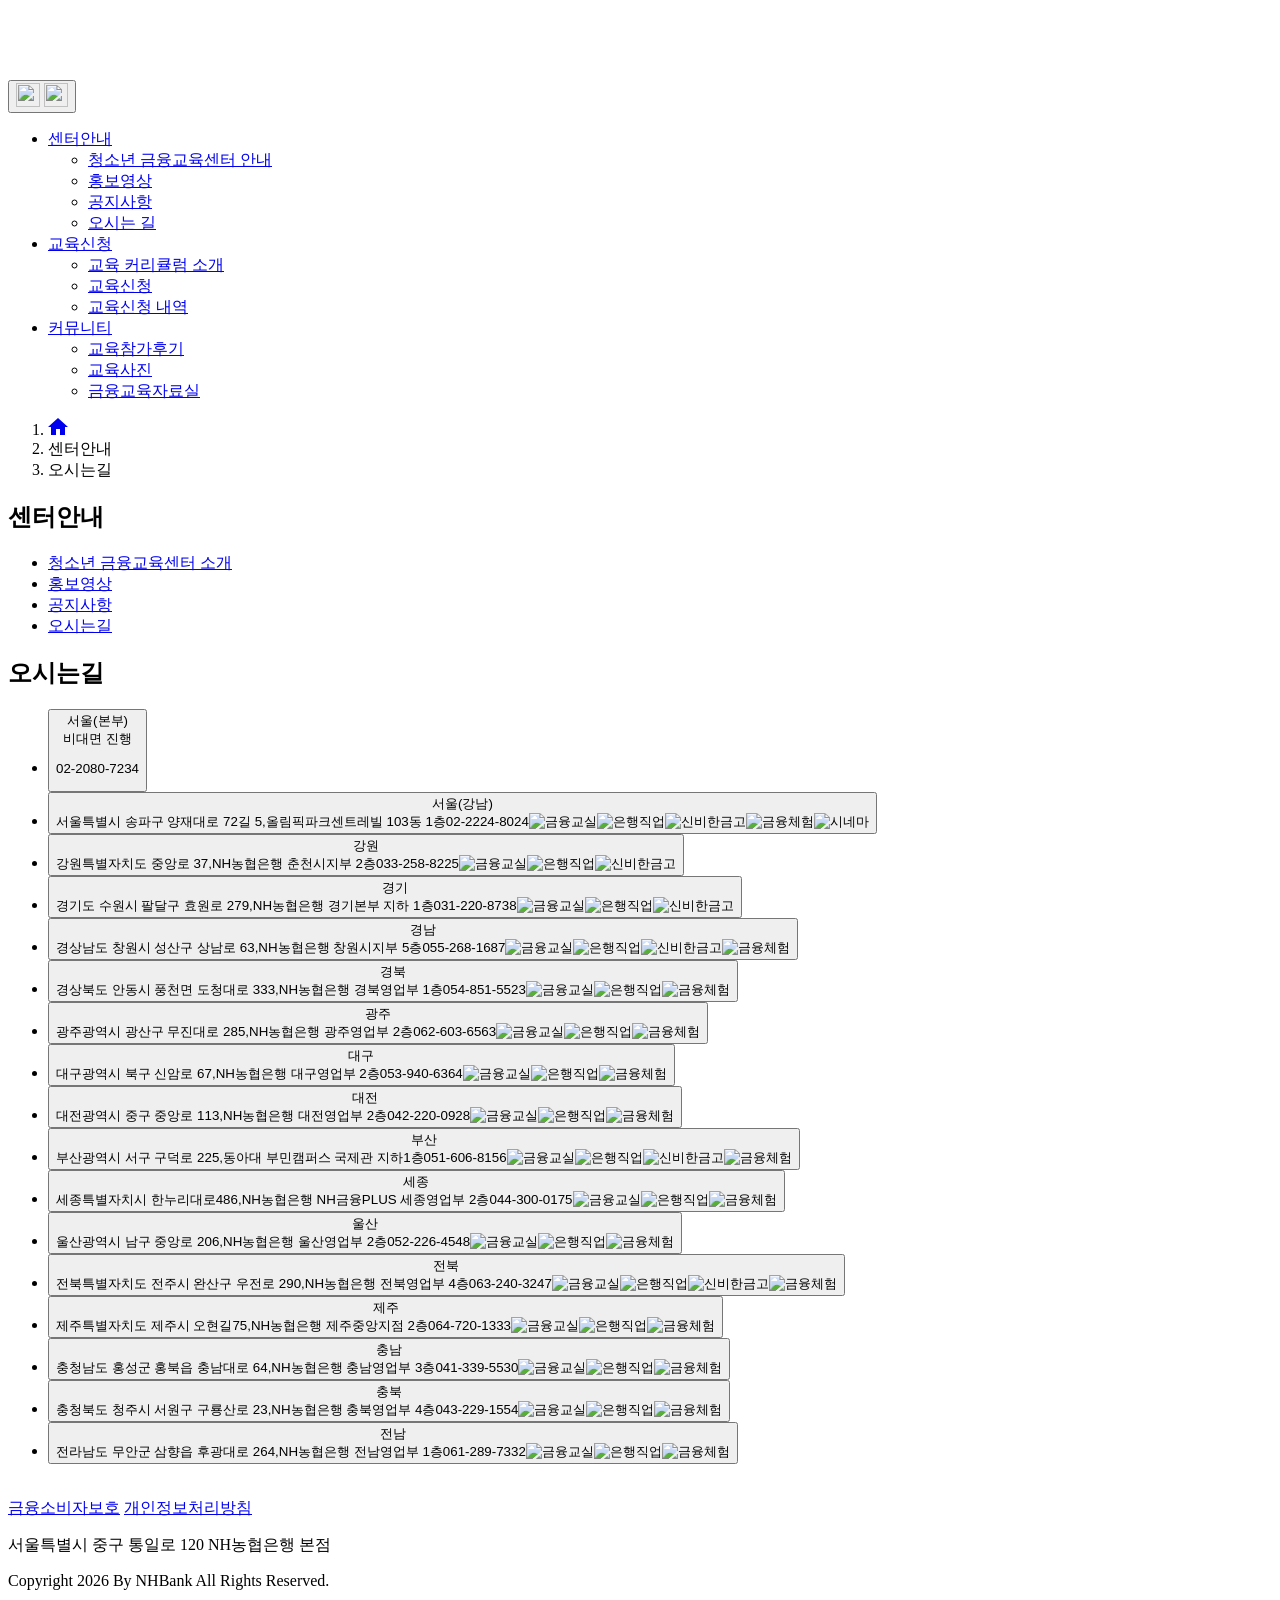
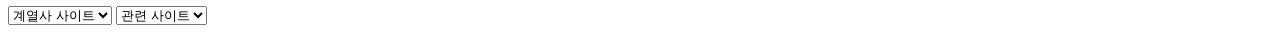
==== US020401_visit-list.html @ 49b15f1d "Add files via upload" ====
<!DOCTYPE html>
<html lang="ko">
<head>
  <meta charset="UTF-8">
  <meta http-equiv="Content-Type" content="text/html; charset=UTF-8">
  <meta name="viewport" content="width=device-width, initial-scale=1.0">
  <link rel="icon" href="assets/images/page/simbol.png" type="image/png">
  <title>오시는길 | NH 청소년 금융교육센터</title>
  <link rel="stylesheet" href="https://cdn.jsdelivr.net/npm/swiper@11/swiper-bundle.min.css">
  <link rel="stylesheet" href="assets/css/base.css">
  <link rel="stylesheet" href="assets/css/layout.css">
</head>
<body class="user-apply-page user-visit-page">
  <div class="wrap">
      <!-- Header -->
      <header class="header">
        <div class="header__inner">
          <h1 class="logo">
            <a href="/"><picture>
              <source media="(max-width: 1023px)" srcset="assets/images/page/m_logo.png">
              <img src="assets/images/page/logo.png" alt="NH 청소년금융교육센터" />
            </picture></a>
          </h1>
          <button type="button" class="header__menu-btn" id="menuBtn" aria-label="메뉴 열기" aria-expanded="false" aria-controls="headerNav">
            <img src="assets/images/common/icon_gnb_menu.svg" alt="" class="header__menu-icon header__menu-icon--open" width="24" height="24">
            <img src="assets/images/common/icon_gnb_close.svg" alt="" class="header__menu-icon header__menu-icon--close" width="24" height="24">
          </button>

          <nav class="gnb" id="headerNav" aria-label="주 메뉴">
            <ul class="gnb__list">
              <li class="gnb__item is-expanded">
                <a href="#" class="gnb__link">센터안내</a>
                <div class="gnb__dropdown">
                  <div class="gnb__dropdown-inner">
                    <ul class="gnb__sub">
                      <li><a href="#">청소년 금융교육센터 안내</a></li>
                      <li><a href="#">홍보영상</a></li>
                      <li><a href="#">공지사항</a></li>
                      <li><a href="US020401_visit-list.html">오시는 길</a></li>
                    </ul>
                  </div>
                </div>
              </li>
              <li class="gnb__item">
                <a href="#" class="gnb__link">교육신청</a>
                <div class="gnb__dropdown">
                  <div class="gnb__dropdown-inner">
                    <ul class="gnb__sub">
                      <li><a href="#">교육 커리큘럼 소개</a></li>
                      <li><a href="#">교육신청</a></li>
                      <li><a href="#">교육신청 내역</a></li>
                    </ul>
                  </div>
                </div>
              </li>
              <li class="gnb__item">
                <a href="#" class="gnb__link">커뮤니티</a>
                <div class="gnb__dropdown">
                  <div class="gnb__dropdown-inner">
                    <ul class="gnb__sub">
                      <li><a href="#">교육참가후기</a></li>
                      <li><a href="#">교육사진</a></li>
                      <li><a href="#">금융교육자료실</a></li>
                    </ul>
                  </div>
                </div>
              </li>
            </ul>
          </nav>
        </div>
      </header>

      <!-- Breadcrumb -->
      <div class="breadcrumb">
        <div class="breadcrumb__inner">
          <nav class="breadcrumb__nav" aria-label="현재 위치">
            <ol class="breadcrumb__list">
              <li class="breadcrumb__item">
                <a href="#" class="breadcrumb__home" aria-label="홈">
                  <svg xmlns="http://www.w3.org/2000/svg" width="20" height="17" viewBox="0 0 20 17" fill="none">
                    <path d="M8 17V11H12V17H17V9H20L10 0L0 9H3V17H8Z" fill="currentColor"/>
                  </svg>
                </a>
              </li>
              <li class="breadcrumb__item">센터안내</li>
              <li class="breadcrumb__item is-current" aria-current="page">오시는길</li>
            </ol>
          </nav>
        </div>
      </div>

      <!-- Body -->
      <div class="body">
        <!-- Sidebar -->
        <aside class="sidebar">
          <h2 class="sidebar__title">센터안내</h2>
          <nav aria-label="서브 메뉴">
            <ul class="sidebar__list">
              <li class="sidebar__item">
                <a href="#" class="long_word">청소년 금융교육센터 소개</a>
              </li>
              <li class="sidebar__item">
                <a href="#">홍보영상</a>
              </li>
              <li class="sidebar__item">
                <a href="#">공지사항</a>
              </li>
              <li class="sidebar__item is-active">
                <a href="US020401_visit-list.html">오시는길</a>
              </li>
            </ul>
          </nav>
        </aside>

        <!-- Main -->
        <main class="main">
          <div class="main__inner">
            <section class="visit-center" aria-labelledby="visitTitle">
              <header class="sub-page-head">
                <h2 class="sub-page-head__title" id="visitTitle">오시는길</h2>
              </header>

              <ul class="visit-list" id="visitList"></ul>
            </section>
          </div>
        </main>
      </div>
    </div>

  <!-- 지점안내 팝업 (공통) -->
  <div class="branch-modal" id="branchModal" role="dialog" aria-modal="true" aria-labelledby="branchModalTitle" hidden>
    <div class="branch-modal__dim" data-branch-close></div>
    <div class="branch-modal__panel">
      <div class="branch-modal__head">
        <p class="branch-modal__title" id="branchModalTitle">지점안내</p>
        <button type="button" class="branch-modal__close" data-branch-close aria-label="닫기">
          <img src="assets/images/common/icon_closed.svg" alt="">
        </button>
      </div>
      <div class="branch-modal__map">
        <span class="branch-modal__map-text">MAP</span>
      </div>
      <div class="branch-modal__body">
        <h3 class="branch-modal__region" id="branchRegion">서울(강남)</h3>
        <div class="branch-modal__card-wrap">
          <div class="branch-modal__card">
            <dl class="branch-info">
              <div class="branch-info__item">
                <dt class="branch-info__label">주소</dt>
                <dd class="branch-info__value" id="branchAddr">서울특별시 송파구 양재대로 72길 5, 올림픽파크센트레빌 103동 1층</dd>
              </div>
              <div class="branch-info__item">
                <dt class="branch-info__label">전화</dt>
                <dd class="branch-info__value" id="branchPhone">02-2224-8024</dd>
              </div>
              <div class="branch-info__item">
                <dt class="branch-info__label">팩스</dt>
                <dd class="branch-info__value">02-476-8095</dd>
              </div>
              <div class="branch-info__item">
                <dt class="branch-info__label">이메일</dt>
                <dd class="branch-info__value">dnwjddlRj@nonghyup.com</dd>
              </div>
              <div class="branch-info__item">
                <dt class="branch-info__label">체험관구성</dt>
                <dd class="branch-info__facilities" id="branchFacilities">
                  <span class="branch-facility"><img src="assets/images/page/icon_class.png" alt=""><span>금융교실</span></span>
                  <span class="branch-facility"><img src="assets/images/page/icon_bank.png" alt=""><span>은행직업</span></span>
                  <span class="branch-facility"><img src="assets/images/page/icon_save.png" alt=""><span>신비한금고</span></span>
                  <span class="branch-facility"><img src="assets/images/page/icon_bank02.png" alt=""><span>금융체험</span></span>
                  <span class="branch-facility"><img src="assets/images/page/icon_movie.png" alt=""><span>시네마</span></span>
                </dd>
              </div>
              <div class="branch-info__item">
                <dt class="branch-info__label">센터 운영시간</dt>
                <dd class="branch-info__value">09:00 ~ 18:00 (월~금)</dd>
              </div>
            </dl>
          </div>
        </div>
      </div>
    </div>
  </div>

  <!-- Footer -->
  <footer class="footer">
    <div class="footer__inner">
      <div class="footer__top">
        <img src="assets/images/page/footer_logo.png" alt="" class="footer__logo">
      </div>
      <nav class="footer__links">
        <a href="#">금융소비자보호</a>
        <a href="#" class="bold-link">개인정보처리방침</a>
      </nav>
      <p class="footer__address">서울특별시 중구 통일로 120 NH농협은행 본점</p>
      <p class="footer__copy">Copyright 2026 By NHBank All Rights Reserved.</p>
      <div class="footer__selects">
        <select>
          <option>계열사 사이트</option>
        </select>
        <select>
          <option>관련 사이트</option>
        </select>
        <img src="assets/images/page/footer_mark.png" alt="" class="footer__badge">
      </div>
    </div>
  </footer>

  <script src="https://code.jquery.com/jquery-3.7.1.min.js"></script>
  <script src="https://cdn.jsdelivr.net/npm/swiper@11/swiper-bundle.min.js"></script>
  <script src="assets/js/main.js"></script>
  <script>
    /**
     * 오시는길 리스트 (US020401)
     * - 전국 센터 데이터. 카드를 누르면 공통 지점안내 팝업(branchModal)이 해당 센터 정보로 채워져 열린다.
     * - untact: true 인 센터(서울 본부)는 주소 대신 '비대면 진행' 배지를 표시한다.
     */
    (function ($) {
      'use strict';

      // 체험관 구성 아이콘/라벨 매핑
      var FACILITY = {
        'class':  { img: 'icon_class.png',  label: '금융교실' },
        'bank':   { img: 'icon_bank.png',   label: '은행직업' },
        'save':   { img: 'icon_save.png',   label: '신비한금고' },
        'bank02': { img: 'icon_bank02.png', label: '금융체험' },
        'movie':  { img: 'icon_movie.png',  label: '시네마' }
      };

      // 전국 센터 목록 (운영 시 서버 데이터로 교체)
      var CENTERS = [
        { region: '서울(본부)', untact: true,  phone: '02-2080-7234', facilities: [] },
        { region: '서울(강남)', addr: ['서울특별시 송파구 양재대로 72길 5,', '올림픽파크센트레빌 103동 1층'], phone: '02-2224-8024', facilities: ['class', 'bank', 'save', 'bank02', 'movie'] },
        { region: '강원', addr: ['강원특별자치도 중앙로 37,', 'NH농협은행 춘천시지부 2층'], phone: '033-258-8225', facilities: ['class', 'bank', 'save'] },
        { region: '경기', addr: ['경기도 수원시 팔달구 효원로 279,', 'NH농협은행 경기본부 지하 1층'], phone: '031-220-8738', facilities: ['class', 'bank', 'save'] },
        { region: '경남', addr: ['경상남도 창원시 성산구 상남로 63,', 'NH농협은행 창원시지부 5층'], phone: '055-268-1687', facilities: ['class', 'bank', 'save', 'bank02'] },
        { region: '경북', addr: ['경상북도 안동시 풍천면 도청대로 333,', 'NH농협은행 경북영업부 1층'], phone: '054-851-5523', facilities: ['class', 'bank', 'bank02'] },
        { region: '광주', addr: ['광주광역시 광산구 무진대로 285,', 'NH농협은행 광주영업부 2층'], phone: '062-603-6563', facilities: ['class', 'bank', 'bank02'] },
        { region: '대구', addr: ['대구광역시 북구 신암로 67,', 'NH농협은행 대구영업부 2층'], phone: '053-940-6364', facilities: ['class', 'bank', 'bank02'] },
        { region: '대전', addr: ['대전광역시 중구 중앙로 113,', 'NH농협은행 대전영업부 2층'], phone: '042-220-0928', facilities: ['class', 'bank', 'bank02'] },
        { region: '부산', addr: ['부산광역시 서구 구덕로 225,', '동아대 부민캠퍼스 국제관 지하1층'], phone: '051-606-8156', facilities: ['class', 'bank', 'save', 'bank02'] },
        { region: '세종', addr: ['세종특별자치시 한누리대로486,', 'NH농협은행 NH금융PLUS 세종영업부 2층'], phone: '044-300-0175', facilities: ['class', 'bank', 'bank02'] },
        { region: '울산', addr: ['울산광역시 남구 중앙로 206,', 'NH농협은행 울산영업부 2층'], phone: '052-226-4548', facilities: ['class', 'bank', 'bank02'] },
        { region: '전북', addr: ['전북특별자치도 전주시 완산구 우전로 290,', 'NH농협은행 전북영업부 4층'], phone: '063-240-3247', facilities: ['class', 'bank', 'save', 'bank02'] },
        { region: '제주', addr: ['제주특별자치도 제주시 오현길75,', 'NH농협은행 제주중앙지점 2층'], phone: '064-720-1333', facilities: ['class', 'bank', 'bank02'] },
        { region: '충남', addr: ['충청남도 홍성군 홍북읍 충남대로 64,', 'NH농협은행 충남영업부 3층'], phone: '041-339-5530', facilities: ['class', 'bank', 'bank02'] },
        { region: '충북', addr: ['충청북도 청주시 서원구 구룡산로 23,', 'NH농협은행 충북영업부 4층'], phone: '043-229-1554', facilities: ['class', 'bank', 'bank02'] },
        { region: '전남', addr: ['전라남도 무안군 삼향읍 후광대로 264,', 'NH농협은행 전남영업부 1층'], phone: '061-289-7332', facilities: ['class', 'bank', 'bank02'] }
      ];

      // 카드 안 체험관 아이콘(라벨 없음) 마크업
      function facilityIcons(keys) {
        return (keys || []).map(function (k) {
          var f = FACILITY[k];
          return f ? '<img src="assets/images/page/' + f.img + '" alt="' + f.label + '">' : '';
        }).join('');
      }

      // 단일 센터 카드 마크업 생성
      function buildCard(center, idx) {
        var body;
        if (center.untact) {
          body = '' +
            '<div class="visit-card__body">' +
              '<span class="visit-card__untact">' +
                '<img src="assets/images/page/icon_zoom.png" alt="">' +
                '<span class="visit-card__untact-text">비대면 진행</span>' +
              '</span>' +
              '<p class="visit-card__tel">' + center.phone + '</p>' +
            '</div>';
        } else {
          var addr = center.addr.map(function (line) {
            return '<span class="visit-card__addr-text">' + line + '</span>';
          }).join('');
          body = '' +
            '<div class="visit-card__body">' +
              '<span class="visit-card__addr">' + addr +
                '<span class="visit-card__tel">' + center.phone + '</span>' +
              '</span>' +
              '<span class="visit-card__icons">' + facilityIcons(center.facilities) + '</span>' +
            '</div>';
        }

        return '' +
          '<li>' +
            '<button type="button" class="visit-card" data-center-idx="' + idx + '" data-branch-open aria-haspopup="dialog" aria-controls="branchModal">' +
              '<span class="visit-card__name">' + center.region + '</span>' +
              body +
            '</button>' +
          '</li>';
      }

      function renderList() {
        $('#visitList').html(CENTERS.map(buildCard).join(''));
      }

      // 모달 체험관 구성(아이콘 + 라벨) 마크업
      function facilityList(keys) {
        return (keys || []).map(function (k) {
          var f = FACILITY[k];
          if (!f) return '';
          return '<span class="branch-facility"><img src="assets/images/page/' + f.img + '" alt=""><span>' + f.label + '</span></span>';
        }).join('');
      }

      // 클릭한 센터 정보로 공통 팝업 내용을 채운다
      function fillModal(center) {
        $('#branchRegion').text(center.region);
        $('#branchPhone').text(center.phone);
        $('#branchAddr').text(center.untact ? '비대면 진행' : center.addr.join(' '));
        $('#branchFacilities').html(facilityList(center.facilities));
      }

      // 지점안내 팝업(공통) — 열기/닫기
      function bindBranchModal() {
        var $modal = $('#branchModal');
        if (!$modal.length) return;

        function openModal(e) {
          if (e) e.preventDefault();
          var idx = $(e.currentTarget).data('center-idx');
          if (typeof idx !== 'undefined' && CENTERS[idx]) fillModal(CENTERS[idx]);
          $modal.prop('hidden', false).addClass('is-open');
          $('body').addClass('is-modal-open');
        }
        function closeModal() {
          $modal.prop('hidden', true).removeClass('is-open');
          $('body').removeClass('is-modal-open');
        }

        $(document).on('click', '[data-branch-open]', openModal);
        $modal.on('click', '[data-branch-close]', closeModal);
        $(document).on('keydown', function (e) {
          if (e.key === 'Escape' && $modal.hasClass('is-open')) closeModal();
        });
      }

      $(function () {
        renderList();
        bindBranchModal();
      });
    })(jQuery);
  </script>
</body>
</html>
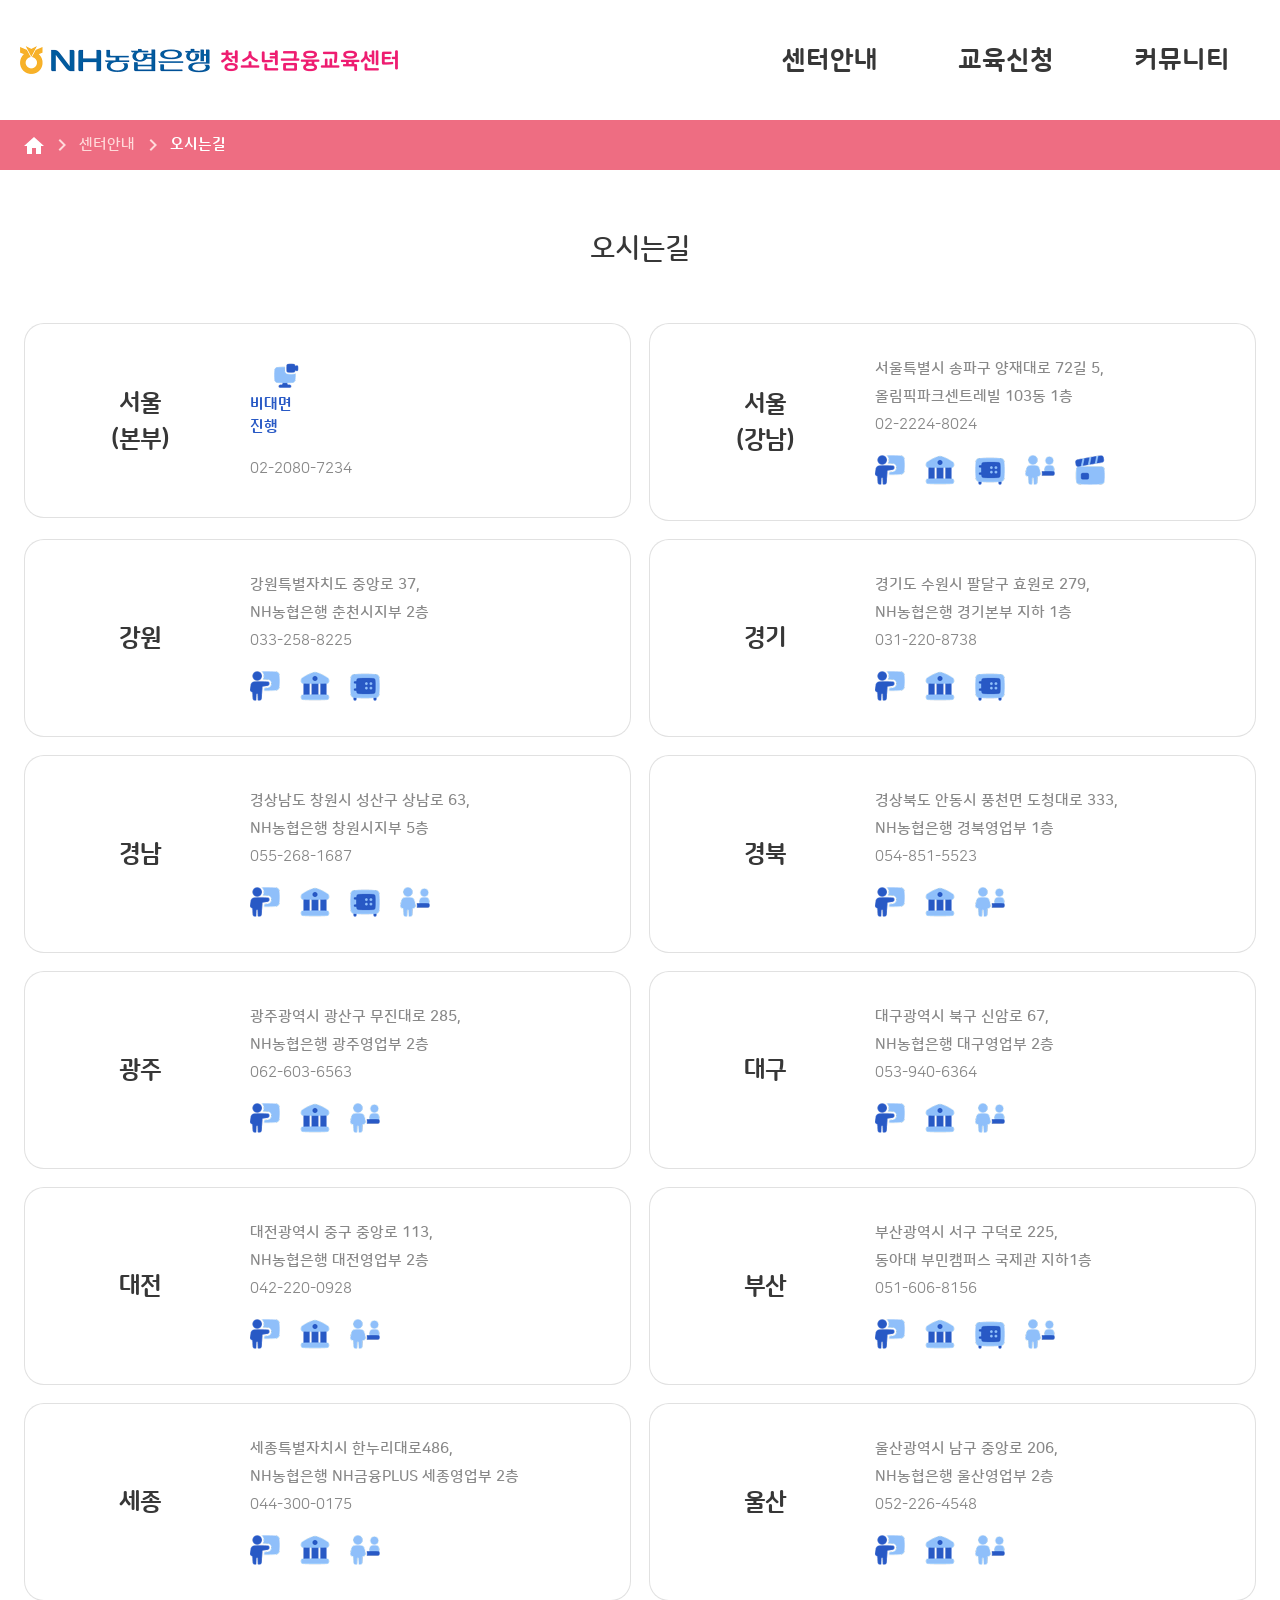
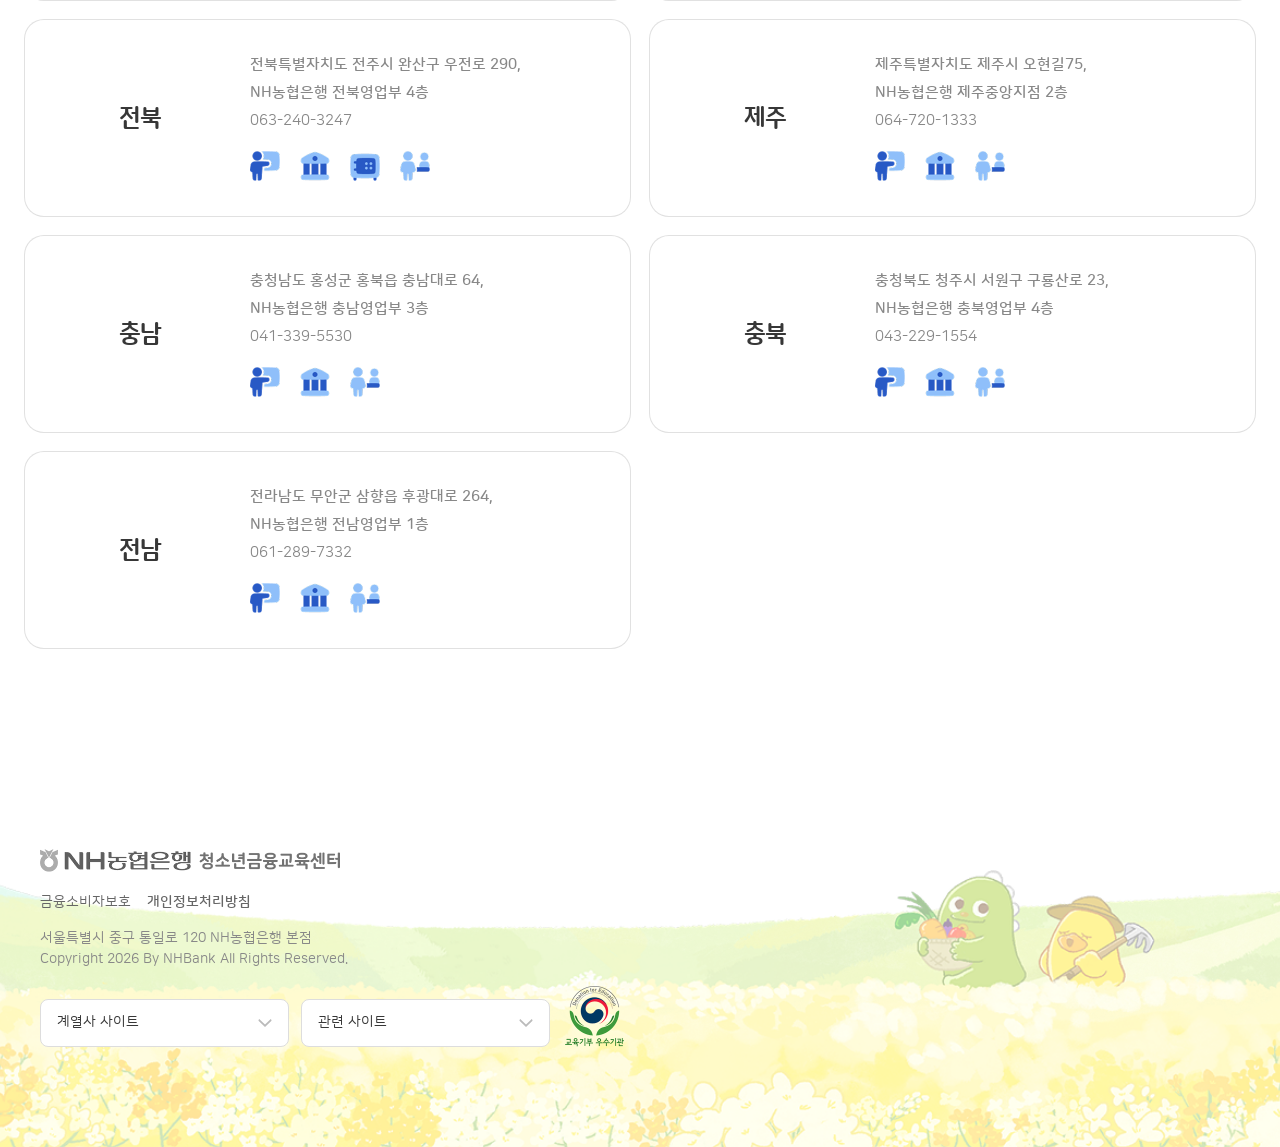
==== commit d6256acb: "팝업 스크롤 수정" ====
--- a/US020401_visit-list.html
+++ b/US020401_visit-list.html
@@ -137,10 +137,11 @@
           <img src="assets/images/common/icon_closed.svg" alt="">
         </button>
       </div>
-      <div class="branch-modal__map">
-        <span class="branch-modal__map-text">MAP</span>
-      </div>
-      <div class="branch-modal__body">
+      <div class="branch-modal__scroll">
+        <div class="branch-modal__map">
+          <span class="branch-modal__map-text">MAP</span>
+        </div>
+        <div class="branch-modal__body">
         <h3 class="branch-modal__region" id="branchRegion">서울(강남)</h3>
         <div class="branch-modal__card-wrap">
           <div class="branch-modal__card">
@@ -177,6 +178,7 @@
               </div>
             </dl>
           </div>
+        </div>
         </div>
       </div>
     </div>
--- a/assets/css/base.css
+++ b/assets/css/base.css
@@ -0,0 +1,239 @@
+@charset "utf-8";
+
+@import url("../fonts/nanumsquareround.css");
+
+/* ==========================================================================
+   Reset + Base — NH 청소년금융교육센터 사용자
+   ========================================================================== */
+
+/* --- Reset --- */
+*,
+*::before,
+*::after {
+  box-sizing: border-box;
+}
+
+* {
+  margin: 0;
+  padding: 0;
+}
+
+html {
+  -webkit-text-size-adjust: 100%;
+  text-size-adjust: 100%;
+  -webkit-font-smoothing: antialiased;
+  -moz-osx-font-smoothing: grayscale;
+}
+
+body {
+  min-height: 100vh;
+  line-height: 1.5;
+  word-break: keep-all;
+  overflow-wrap: break-word;
+}
+
+img,
+picture,
+video,
+canvas,
+svg {
+  display: block;
+  max-width: 100%;
+  height: auto;
+}
+
+input,
+button,
+textarea,
+select {
+  font: inherit;
+  color: inherit;
+  letter-spacing: inherit;
+}
+
+button {
+  cursor: pointer;
+  background: none;
+  border: none;
+}
+
+button:disabled {
+  cursor: not-allowed;
+}
+
+a {
+  color: inherit;
+  text-decoration: none;
+}
+
+ul,
+ol {
+  list-style: none;
+}
+
+table {
+  border-collapse: collapse;
+  border-spacing: 0;
+}
+
+th {
+  font-weight: inherit;
+  text-align: inherit;
+}
+
+fieldset {
+  min-width: 0;
+  border: 0;
+}
+
+legend {
+  padding: 0;
+}
+
+textarea {
+  resize: vertical;
+}
+
+input[type="search"]::-webkit-search-decoration,
+input[type="search"]::-webkit-search-cancel-button {
+  -webkit-appearance: none;
+}
+
+input[type="number"]::-webkit-inner-spin-button,
+input[type="number"]::-webkit-outer-spin-button {
+  -webkit-appearance: none;
+  margin: 0;
+}
+
+input[type="number"] {
+  -moz-appearance: textfield;
+  appearance: textfield;
+}
+
+address,
+em,
+i {
+  font-style: normal;
+}
+
+strong,
+b {
+  font-weight: inherit;
+}
+
+hr {
+  border: 0;
+  height: 0;
+}
+
+[hidden] {
+  display: none !important;
+}
+
+@media (prefers-reduced-motion: reduce) {
+  *,
+  *::before,
+  *::after {
+    animation-duration: 0.01ms !important;
+    animation-iteration-count: 1 !important;
+    transition-duration: 0.01ms !important;
+    scroll-behavior: auto !important;
+  }
+}
+
+/* --- Base --- */
+:root {
+  /* Brand */
+  --color-primary: #5a371e;
+  --color-primary-hover: #6a4d3b;
+  --color-accent: #FF8296;
+
+  /* Neutral */
+  --color-white: #fff;
+  --color-bg: #f5f5f5;
+  --color-border: #ddd;
+  --color-border-light: #eee;
+  --color-text: #373737;
+  --color-text-muted: #666;
+  --color-text-light: #999;
+
+  /* --------------------------------------------------------------------------
+     교육 카드 컬러 팔레트 (Figma) — 단일 소스
+     메인(index)·지역센터 교육리스트(US030301) 카드가 공통으로 참조한다.
+     어드민에서 컬러를 선택하면 동일한 컬러 키(green/teal/...)로 양쪽이 매칭된다.
+       *-badge    : 배지 배경색(주 컬러)
+       *-border   : 카드 테두리 / 신청 버튼 배경(연한 톤)
+       *-btn-text : 신청 버튼 글자색
+     -------------------------------------------------------------------------- */
+  --edu-green-badge: #4caf50;   --edu-green-border: #cdf6ce;   --edu-green-btn-text: #377d3a;
+  --edu-teal-badge: #04c0a7;    --edu-teal-border: #baede6;    --edu-teal-btn-text: #008b79;
+  --edu-blue-badge: #2f6bff;    --edu-blue-border: #c9d9ff;    --edu-blue-btn-text: #2356d5;
+  --edu-yellow-badge: #ffc000;  --edu-yellow-border: #ffe9a5;  --edu-yellow-btn-text: #a68421;
+  --edu-orange-badge: #ff8a00;  --edu-orange-border: #ffd6a5;  --edu-orange-btn-text: #844800;
+  --edu-gray-badge: #ac9595;    --edu-gray-border: #ede4e4;    --edu-gray-btn-text: #605353;
+  --edu-purple-badge: #7b61ff;  --edu-purple-border: #dad3ff;  --edu-purple-btn-text: #4f3ea4;
+  --edu-pink-badge: #ff8ad8;    --edu-pink-border: #ffe4f6;    --edu-pink-btn-text: #8e3a72;
+  --edu-red-badge: #e53935;     --edu-red-border: #ffe4e3;     --edu-red-btn-text: #8d2825;
+  --edu-navy-badge: #1565c0;    --edu-navy-border: #c3dcf9;    --edu-navy-btn-text: #0e3c70;
+  --edu-skyblue-badge: #29b6f6; --edu-skyblue-border: #a7e3ff; --edu-skyblue-btn-text: #1c7197;
+  --edu-lime-badge: #8bc34a;    --edu-lime-border: #e9fbd3;    --edu-lime-btn-text: #54772b;
+  --edu-brown-badge: #795548;   --edu-brown-border: #d7d2d0;   --edu-brown-btn-text: #51342a;
+  --edu-coral-badge: #ff6b6b;   --edu-coral-border: #ffdada;   --edu-coral-btn-text: #d25252;
+  --edu-olive-badge: #9e9d24;   --edu-olive-border: #efefc2;   --edu-olive-btn-text: #78771b;
+
+  /* 일정 없음(empty) 카드 */
+  --edu-empty-border: #e4e4e4;
+  --edu-empty-text: #a7a6a6;
+  --edu-empty-btn: #f6f6f6;
+  --edu-empty-btn-text: #aaa;
+
+  /* Layout */
+  --header-height: 120px;
+  --breadcrumb-height: 50px;
+  --sidebar-width: 250px;
+
+  /* Typography */
+  --font-family: "NanumSquareRound", "Malgun Gothic", sans-serif;
+  --font-size-base: 14px;
+  --line-height-base: 1.5;
+}
+
+html {
+  font-size: var(--font-size-base);
+}
+
+body {
+  font-family: var(--font-family);
+  font-size: 1rem;
+  line-height: var(--line-height-base);
+  color: var(--color-text);
+  background-color: var(--color-white);
+}
+
+button,
+input,
+textarea,
+select {
+  font-family: inherit;
+}
+
+:focus-visible {
+  outline: 2px solid var(--color-primary);
+  outline-offset: 2px;
+}
+
+:focus:not(:focus-visible) {
+  outline: none;
+}
+
+.sr-only {
+  position: absolute;
+  width: 1px;
+  height: 1px;
+  padding: 0;
+  margin: -1px;
+  overflow: hidden;
+  clip: rect(0, 0, 0, 0);
+  white-space: nowrap;
+  border: 0;
+}
--- a/assets/css/layout.css
+++ b/assets/css/layout.css
@@ -0,0 +1,2118 @@
+@charset "utf-8";
+
+/* ==========================================================================
+   Layout — 사용자 공통 레이아웃·컴포넌트·페이지
+   ========================================================================== */
+
+/* --------------------------------------------------------------------------
+   Page Layout
+   -------------------------------------------------------------------------- */
+.wrap {
+  min-height: calc(100vh - 540px);
+  display: flex;
+  flex-direction: column;
+  background-color: var(--color-white);
+}
+
+.body {
+  display: flex;
+  flex: 1;
+  min-height: 0;
+  max-width: 1400px;
+  margin: 0 auto;
+  width: 100%;
+}
+
+.main {
+  flex: 1;
+  min-width: 0;
+  background-color: var(--color-white);
+}
+
+.main__inner {
+  padding: 40px 40px 80px;
+  max-width: calc(var(--content-max-width) + 80px);
+}
+
+/* --------------------------------------------------------------------------
+   Header
+   -------------------------------------------------------------------------- */
+.header {
+  position: fixed;
+  top: 0;
+  left: 0;
+  right: 0;
+  width: 100%;
+  z-index: 200;
+  height: var(--header-height);
+  background-color: var(--color-white);
+  flex-shrink: 0;
+  overflow: visible;
+}
+
+.header.is-scrolled {
+  box-shadow: 6px -4px 11px rgba(0, 0, 0, 0.5);
+}
+
+body {
+  padding-top: var(--header-height);
+}
+
+.header__inner {
+  display: flex;
+  align-items: center;
+  justify-content: space-between;
+  height: 100%;
+  padding: 0 20px;
+  max-width: 1440px;
+  margin: 0 auto;
+  overflow: visible;
+}
+
+.logo img {
+  width: 381px;
+  height: 28px;
+}
+
+.logo a:hover {
+  color: var(--color-primary);
+}
+
+.gnb {
+  overflow: visible;
+}
+
+.gnb__list {
+  display: flex;
+  align-items: center;
+  gap: 80px;
+}
+
+.gnb__item {
+  position: relative;
+}
+
+.gnb__link {
+  display: block;
+  padding: 22px 0px;
+  font-size: 26px;
+  color: var(--color-text);
+  white-space: nowrap;
+  transition: color 0.15s;
+  font-weight: 800;
+}
+
+.gnb__item:hover .gnb__link,
+.gnb__item:focus-within .gnb__link,
+.gnb__item.is-hover .gnb__link {
+  color: var(--color-accent);
+}
+
+
+/* GNB 드롭다운 */
+.gnb__dropdown {
+  position: absolute;
+  top: 70%;
+  left: 50%;
+  transform: translateX(-50%);
+  padding-top: 10px;
+  opacity: 0;
+  visibility: hidden;
+  pointer-events: none;
+  transition: opacity 0.2s ease, visibility 0.2s ease;
+  z-index: 300;
+}
+
+.gnb__item:hover .gnb__dropdown,
+.gnb__item:focus-within .gnb__dropdown,
+.gnb__item.is-hover .gnb__dropdown {
+  opacity: 1;
+  visibility: visible;
+  pointer-events: auto;
+}
+
+.gnb__dropdown-inner {
+  position: relative;
+  padding: 10px 16px ;
+  background-color: var(--color-primary);
+  border-radius: 16px;
+  box-shadow: 0 4px 16px rgba(0, 0, 0, 0.15);
+}
+
+.gnb__dropdown-inner::before {
+  content: "";
+  position: absolute;
+  top: -8px;
+  left: 50%;
+  transform: translateX(-50%);
+  border-left: 8px solid transparent;
+  border-right: 8px solid transparent;
+  border-bottom: 8px solid var(--color-primary);
+}
+
+.gnb__sub a {
+  display: block;
+  padding: 16px;
+  font-size: 18px;
+  font-weight: 700;
+  line-height: 20px;
+  color: var(--color-white);
+  text-align: center;
+  white-space: nowrap;
+  transition: color 0.15s;
+  border-bottom: 1px solid rgba(255, 255, 255, 0.12);
+}
+
+.gnb__sub li:last-child a {
+  border-bottom: none;
+}
+
+.gnb__sub a:hover,
+.gnb__sub li.is-active a {
+  color: var(--color-accent);
+}
+
+.header__menu-btn {
+  display: none;
+  align-items: center;
+  justify-content: center;
+  width: 24px;
+  height: 24px;
+  padding: 0;
+  flex-shrink: 0;
+}
+
+.header__menu-icon {
+  display: block;
+  width: 24px;
+  height: 24px;
+}
+
+.header__menu-icon--close {
+  display: none;
+}
+
+body.is-gnb-open .header__menu-icon--open {
+  display: none;
+}
+
+body.is-gnb-open .header__menu-icon--close {
+  display: block;
+}
+
+/* --------------------------------------------------------------------------
+   Breadcrumb
+   -------------------------------------------------------------------------- */
+.breadcrumb {
+  height: 50px;
+  background-color: #ee6d82;
+  border-bottom: none;
+  flex-shrink: 0;
+}
+
+.breadcrumb__inner {
+  height: 100%;
+  max-width: 1400px;
+  margin: 0 auto;
+  padding: 10px 0;
+  display: flex;
+  align-items: center;
+}
+
+.breadcrumb__nav {
+  flex: 1;
+  min-width: 0;
+}
+
+.breadcrumb__list {
+  display: flex;
+  align-items: center;
+  gap: 6px;
+  font-size: 15px;
+  font-weight: 700;
+}
+
+.breadcrumb__item + .breadcrumb__item::before {
+  content: "";
+  display: inline-block;
+  width: 24px;
+  height: 24px;
+  margin-right: 5px;
+  background: url("../images/common/breadcrumb_arrow.svg") center / contain no-repeat;
+  vertical-align: middle;
+}
+
+.breadcrumb__item {
+  color: #ffdada;
+}
+
+.breadcrumb__home {
+  display: flex;
+  align-items: center;
+  color: #ffffff;
+}
+
+.breadcrumb__home:hover {
+  color: #ffffff;
+}
+
+.breadcrumb__item.is-current {
+  color: #ffffff;
+  font-weight: 800;
+}
+
+/* --------------------------------------------------------------------------
+   Sidebar
+   -------------------------------------------------------------------------- */
+.wrap .sidebar {
+  width: 195px;
+  flex-shrink: 0;
+  background: transparent;
+  padding: 0;
+}
+
+.wrap .sidebar__title {
+  margin-bottom: 0;
+  padding: 0 0 20px;
+  font-size: 26px;
+  font-weight: 700;
+  line-height: 1.25;
+  color: #5a371e;
+}
+
+.wrap .sidebar__item {
+  border-left: 3px solid #eaeaea;
+}
+
+.wrap .sidebar__item a {
+  display: block;
+  padding: 10px 20px;
+  font-size: 16px;
+  font-weight: 700;
+  line-height: 1.25;
+  color: #5a371e;
+  transition: color 0.15s, background-color 0.15s;
+}
+
+.wrap .sidebar__item a.long_word {
+  word-spacing: -7%;
+  padding-right: 0;
+}
+
+.wrap .sidebar__item a:hover {
+  color: #ee6d82;
+}
+
+.wrap .sidebar__item.is-active {
+  border-left-color: #ee6d82;
+}
+
+.wrap .sidebar__item.is-active a {
+  color: #ee6d82;
+  font-weight: 800;
+}
+
+/* --------------------------------------------------------------------------
+   Page — US030201 교육 신청 지역 선택
+   -------------------------------------------------------------------------- */
+.user-apply-page .body {
+  max-width: 1400px;
+  padding: 63px 0 80px;
+  gap: 5px;
+}
+
+.user-apply-page .main {
+  background-color: transparent;
+}
+
+.user-apply-page .main__inner {
+  padding: 0;
+  max-width: none;
+}
+
+.sub-page-head__title {
+  font-size: 28px;
+  font-weight: 700;  
+  color: #373737;
+  line-height: normal;
+}
+
+.sub-page-head__desc {
+  margin-top: 18px;
+  color: #373737;
+  font-size: 16px;
+  font-weight: 400;
+  line-height: normal;
+}
+
+.region-select__grid {
+  margin-top: 48px;
+  display: grid;
+  grid-template-columns: repeat(5, minmax(158px, 1fr));
+  gap: 15px 16px;
+  max-width: 1150px;
+}
+
+.region-select__btn {
+  display: inline-flex;
+  align-items: center;
+  justify-content: center;
+  min-height: 60px;
+  padding: 15px 24px;
+  border-radius: 999px;
+  background-color: #5a371e;
+  font-size: 18px;
+  font-weight: 700;
+  line-height: 1.2;
+  color: #fff;
+  transition: background-color 0.2s ease;
+}
+
+.region-select__btn:hover,
+.region-select__btn:focus-visible {
+  background-color: #ff8296;
+}
+
+/* --------------------------------------------------------------------------
+   Page — US030301 지역 센터 교육 리스트
+   -------------------------------------------------------------------------- */
+/* 페이지 타이틀 + 오시는길 버튼 행 */
+.edu-detail-head {
+  display: flex;
+  align-items: center;
+  gap: 10px;
+}
+
+.edu-place-btn {
+  display: inline-flex;
+  align-items: center;
+  gap: 2px;
+  padding: 4px 15px 4px 10px;
+  border-radius: 30px;
+  background-color: #5a371e;
+  color: #fff;
+  font-size: 16px;
+  font-weight: 700;
+  line-height: normal;
+  white-space: nowrap;
+  transition: background-color 0.15s;
+}
+
+.edu-place-btn:hover {
+  background-color: #6f4527;
+}
+
+.edu-place-btn svg,
+.edu-place-btn img {
+  width: 20px;
+  height: 20px;
+}
+
+/* 개인교육 / 단체교육 탭 */
+.edu-tabs {
+  display: flex;
+  justify-content: center;
+  margin-top: 30px;
+}
+
+.edu-tabs__inner {
+  display: inline-flex;
+  align-items: center;
+  gap: 0;
+  padding: 5px;
+  border: 1px solid #d0d0d0;
+  border-radius: 18px;
+}
+
+.edu-tab {
+  padding: 15px 60px;
+  border-radius: 16px;
+  background-color: #fff;
+  color: #8d8d8d;
+  font-size: 20px;
+  font-weight: 700;
+  line-height: 1.2;
+  white-space: nowrap;
+  cursor: pointer;
+  transition: background-color 0.2s, color 0.2s;
+}
+
+.edu-tab.is-active {
+  background-color: #ff8296;
+  color: #fff;
+}
+
+/* 필터 영역 */
+.edu-filters {
+  display: flex;
+  justify-content: center;
+  gap: 15px;
+  margin-top: 30px;
+}
+
+.edu-select {
+  position: relative;
+  min-width: 230px;
+}
+
+.edu-select select {
+  width: 100%;
+  padding: 15px 40px 15px 15px;
+  border: 1px solid rgba(202, 202, 202, 0.87);
+  border-radius: 10px;
+  background-color: #fff;
+  color: #373737;
+  font-size: 14px;
+  font-weight: 400;
+  line-height: normal;
+  appearance: none;
+  cursor: pointer;
+}
+
+.edu-select::after {
+  content: "";
+  position: absolute;
+  top: 50%;
+  right: 15px;
+  width: 14px;
+  height: 14px;
+  transform: translateY(-50%);
+  background: url("../images/common/arrow_down_gray.svg") center / contain no-repeat;
+  pointer-events: none;
+}
+
+/* 교육 리스트 */
+.edu-panel[hidden] {
+  display: none;
+}
+
+.edu-list {
+  display: flex;
+  flex-direction: column;
+  gap: 20px;
+  margin-top: 30px;
+}
+
+/* 교육 카드 */
+.edu-card {
+  position: relative;
+  display: flex;
+  align-items: center;
+  gap: 35px;
+  min-height: 186px;
+  padding: 30px 45px;
+  border: 5px solid var(--edu-border, #dedede);
+  border-radius: 30px;
+  background-color: #fff;
+}
+
+.edu-card__head {
+  flex: 1 0 0;
+  display: flex;
+  flex-direction: column;
+  align-items: center;
+  gap: 20px;
+  align-self: stretch;
+  justify-content: center;
+}
+
+.edu-card__badge {
+  display: inline-flex;
+  align-items: center;
+  justify-content: center;
+  width: 100%;
+  max-width: 300px;
+  padding: 8px 15px;
+  border-radius: 30px;
+  background-color: var(--edu-main, #aaa);
+  color: #fff;
+  font-size: 16px;
+  font-weight: 700;
+  line-height: 22px;
+  text-align: center;
+}
+
+.edu-card__title {
+  width: 100%;
+  color: #5a371e;
+  font-size: 22px;
+  font-weight: 700;
+  line-height: 30px;
+  text-align: center;
+}
+
+.edu-card__info {
+  flex: 1 0 0;
+  display: flex;
+  align-items: center;
+  gap: 10px;
+}
+
+.edu-card__meta {
+  flex: 1 0 0;
+  display: flex;
+  flex-direction: column;
+}
+
+.edu-card__meta-row {
+  display: flex;
+  align-items: center;
+  gap: 25px;
+  padding: 10px 0;
+}
+
+.edu-card__meta-label {
+  display: inline-flex;
+  align-items: center;
+  gap: 5px;
+  flex-shrink: 0;
+  color: #5a371e;
+  font-size: 18px;
+  font-weight: 700;
+  line-height: 22px;
+}
+
+.edu-card__meta-label svg,
+.edu-card__meta-label img {
+  width: 18px;
+  height: 18px;
+}
+
+.edu-card__meta-value {
+  color: #5a371e;
+  font-size: 18px;
+  font-weight: 400;
+  line-height: 22px;
+}
+
+.edu-card__btn {
+  flex-shrink: 0;
+  min-width: 99px;
+  padding: 10px 20px;
+  border: 1px solid #727272;
+  border-radius: 30px;
+  background-color: #fff;
+  color: #727272;
+  font-size: 16px;
+  font-weight: 700;
+  line-height: 1.2;
+  text-align: center;
+  white-space: nowrap;
+  cursor: pointer;
+  transition: background-color 0.15s, color 0.15s, border-color 0.15s;
+}
+
+.edu-card__btn:hover {
+  background-color: #727272;
+  color: #fff;
+}
+
+/* 대기신청 상태 */
+.edu-card__btn--wait {
+  border-color: #ff8296;
+  color: #ff8296;
+}
+
+.edu-card__btn--wait:hover {
+  background-color: #ff8296;
+  color: #fff;
+}
+
+/* 마감 상태 */
+.edu-card.is-closed {
+  overflow: hidden;
+}
+
+.edu-card.is-closed::after {
+  content: "";
+  position: absolute;
+  inset: 0;
+  background-color: rgba(0, 0, 0, 0.46);
+  border-radius: 25px;
+  pointer-events: none;
+}
+
+.edu-card.is-closed .edu-card__btn {
+  position: relative;
+  z-index: 1;
+  cursor: default;
+}
+
+.edu-card.is-closed .edu-card__btn:hover {
+  background-color: #fff;
+  color: #727272;
+}
+
+/* 주 컬러별 케이스 클래스 — 공통 팔레트(base.css) 참조 */
+.edu-card--green   { --edu-main: var(--edu-green-badge);   --edu-border: var(--edu-green-border); }
+.edu-card--teal    { --edu-main: var(--edu-teal-badge);    --edu-border: var(--edu-teal-border); }
+.edu-card--blue    { --edu-main: var(--edu-blue-badge);    --edu-border: var(--edu-blue-border); }
+.edu-card--yellow  { --edu-main: var(--edu-yellow-badge);  --edu-border: var(--edu-yellow-border); }
+.edu-card--orange  { --edu-main: var(--edu-orange-badge);  --edu-border: var(--edu-orange-border); }
+.edu-card--gray    { --edu-main: var(--edu-gray-badge);    --edu-border: var(--edu-gray-border); }
+.edu-card--purple  { --edu-main: var(--edu-purple-badge);  --edu-border: var(--edu-purple-border); }
+.edu-card--pink    { --edu-main: var(--edu-pink-badge);    --edu-border: var(--edu-pink-border); }
+.edu-card--red     { --edu-main: var(--edu-red-badge);     --edu-border: var(--edu-red-border); }
+.edu-card--navy    { --edu-main: var(--edu-navy-badge);    --edu-border: var(--edu-navy-border); }
+.edu-card--skyblue { --edu-main: var(--edu-skyblue-badge); --edu-border: var(--edu-skyblue-border); }
+.edu-card--lime    { --edu-main: var(--edu-lime-badge);    --edu-border: var(--edu-lime-border); }
+.edu-card--brown   { --edu-main: var(--edu-brown-badge);   --edu-border: var(--edu-brown-border); }
+.edu-card--coral   { --edu-main: var(--edu-coral-badge);   --edu-border: var(--edu-coral-border); }
+.edu-card--olive   { --edu-main: var(--edu-olive-badge);   --edu-border: var(--edu-olive-border); }
+
+/* --------------------------------------------------------------------------
+   지점안내 팝업 (공통) — 오시는길 / 지역 센터 공통 모달
+   -------------------------------------------------------------------------- */
+.branch-modal {
+  position: fixed;
+  inset: 0;
+  z-index: 1000;
+  display: none;
+}
+
+.branch-modal.is-open {
+  display: block;
+}
+
+.branch-modal__dim {
+  position: absolute;
+  inset: 0;
+  background: rgba(0, 0, 0, 0.38);
+}
+
+.branch-modal__panel {
+  position: absolute;
+  left: 50%;
+  top: 50%;
+  transform: translate(-50%, -50%);
+  display: flex;
+  flex-direction: column;
+  width: 1000px;
+  max-width: calc(100vw - 40px);
+  max-height: calc(100vh - 40px);
+  background: #fff;
+  border-radius: 30px;
+  overflow: hidden;
+}
+
+.branch-modal__head {
+  flex-shrink: 0;
+  display: flex;
+  align-items: center;
+  justify-content: space-between;
+  padding: 25px 30px;
+  border-bottom: 1px solid #ddd;
+}
+
+.branch-modal__scroll {
+  flex: 1 1 auto;
+  min-height: 0;
+  display: flex;
+  flex-direction: column;
+  gap: 30px;
+  padding: 30px 0;
+  overflow-y: auto;
+}
+
+.branch-modal__title {
+  font-size: 22px;
+  font-weight: 700;
+  color: #373737;
+}
+
+.branch-modal__close {
+  flex-shrink: 0;
+  width: 22px;
+  height: 22px;
+  cursor: pointer;
+}
+
+.branch-modal__close img {
+  display: block;
+  width: 100%;
+  height: 100%;
+}
+
+.branch-modal__map {
+  display: flex;
+  flex-shrink: 0;
+  align-items: center;
+  justify-content: center;
+  height: 300px;
+  margin: 0 30px;
+  background: #eee;
+  overflow: hidden;
+}
+
+.branch-modal__map-text {
+  font-size: 22px;
+  font-weight: 700;
+  color: #000;
+}
+
+.branch-modal__body {
+  display: flex;
+  flex-direction: column;
+  gap: 20px;
+}
+
+.branch-modal__region {
+  padding: 0 30px;
+  font-size: 20px;
+  font-weight: 800;
+  letter-spacing: -0.8px;
+  color: #373737;
+}
+
+.branch-modal__card-wrap {
+  padding: 0 30px;
+}
+
+.branch-modal__card {
+  padding: 25px;
+  border: 1px solid rgba(221, 221, 221, 0.87);
+  border-radius: 20px;
+}
+
+.branch-info {
+  display: grid;
+  grid-template-columns: repeat(2, minmax(0, 1fr));
+  gap: 20px;
+}
+
+.branch-info__item {
+  display: flex;
+  flex-direction: column;
+  gap: 5px;
+  font-size: 14px;
+  font-weight: 700;
+}
+
+.branch-info__label {
+  color: #888;
+  line-height: 20px;
+}
+
+.branch-info__value {
+  color: #373737;
+  line-height: 20px;
+}
+
+.branch-info__facilities {
+  display: flex;
+  flex-wrap: wrap;
+  gap: 30px;
+  margin-top: 5px;
+}
+
+.branch-facility {
+  display: flex;
+  flex-direction: column;
+  align-items: center;
+  gap: 5px;
+}
+
+.branch-facility img {
+  width: 30px;
+  height: 30px;
+}
+
+.branch-facility span {
+  font-size: 14px;
+  font-weight: 700;
+  color: #373737;
+}
+
+body.is-modal-open {
+  overflow: hidden;
+}
+
+/* --------------------------------------------------------------------------
+   오시는길 리스트 (US020401) — 전국 센터 카드
+   -------------------------------------------------------------------------- */
+.visit-list {
+  display: grid;
+  grid-template-columns: repeat(2, minmax(0, 1fr));
+  gap: 18px;
+  margin: 0;
+  margin-top: 58px;
+  padding: 0;
+  list-style: none;
+}
+
+.visit-card {
+  display: flex;
+  align-items: center;
+  width: 100%;
+  min-height: 195px;
+  padding: 35px;
+  background: #fff;
+  border: 1px solid rgba(221, 221, 221, 0.87);
+  border-radius: 20px;
+  text-align: left;
+  cursor: pointer;
+  transition: border-color 0.2s ease, box-shadow 0.2s ease;
+}
+
+.visit-card:hover,
+.visit-card:focus-visible {
+  border-color: #ee6d82;
+  box-shadow: 0 6px 18px rgba(0, 0, 0, 0.06);
+  outline: none;
+}
+
+.visit-card__name {
+  flex-shrink: 0;
+  width: 160px;
+  padding: 0 30px;
+  font-size: 24px;
+  font-weight: 800;
+  letter-spacing: -0.96px;
+  color: #373737;
+  text-align: center;
+}
+
+.visit-card__body {
+  display: flex;
+  flex: 1 0 0;
+  flex-direction: column;
+  gap: 20px;
+  min-width: 0;
+  padding: 0 30px;
+}
+
+.visit-card__addr {
+  display: flex;
+  flex-direction: column;
+  gap: 8px;
+  font-size: 15px;
+  color: #888;
+}
+
+.visit-card__addr-text {
+  font-weight: 700;
+  line-height: 20px;
+}
+
+.visit-card__tel {
+  font-size: 15px;
+  font-weight: 400;
+  line-height: 20px;
+  color: #888;
+}
+
+.visit-card__icons {
+  display: flex;
+  gap: 20px;
+  align-items: center;
+}
+
+.visit-card__icons img {
+  width: 30px;
+  height: 30px;
+}
+
+.visit-card__untact {
+  display: flex;
+  flex-direction: column;
+  align-items: center;
+  gap: 6px;
+  width: 72px;
+}
+
+.visit-card__untact img {
+  width: 25px;
+  height: 25px;
+}
+
+.visit-card__untact-text {
+  font-size: 15px;
+  font-weight: 800;
+  color: #2859c5;
+}
+
+/* --------------------------------------------------------------------------
+   Button
+   -------------------------------------------------------------------------- */
+.btn {
+  display: inline-flex;
+  align-items: center;
+  justify-content: center;
+  border-radius: 4px;
+  font-size: 14px;
+  font-weight: 500;
+  line-height: 1;
+  white-space: nowrap;
+  transition: background-color 0.15s, border-color 0.15s, color 0.15s;
+}
+
+.btn--sm {
+  min-width: 72px;
+  height: 32px;
+  padding: 0 14px;
+  font-size: 13px;
+}
+
+.btn--lg {
+  min-width: 120px;
+  height: 44px;
+  padding: 0 32px;
+  font-size: 15px;
+  border-radius: 22px;
+}
+
+.btn--primary {
+  background-color: var(--color-primary);
+  color: var(--color-white);
+  border: 1px solid var(--color-primary);
+}
+
+.btn--primary:hover {
+  background-color: var(--color-primary-hover);
+  border-color: var(--color-primary-hover);
+}
+
+.btn--outline {
+  background-color: var(--color-white);
+  color: var(--color-text);
+  border: 1px solid var(--color-border);
+}
+
+.btn--outline:hover {
+  border-color: var(--color-text-muted);
+}
+
+.btn--gray {
+  background-color: #888;
+  color: var(--color-white);
+  border: 1px solid #888;
+}
+
+.btn--gray:hover {
+  background-color: #777;
+  border-color: #777;
+}
+
+.btn-order {
+  display: flex;
+  align-items: center;
+  justify-content: center;
+  width: 28px;
+  height: 28px;
+  border: 1px solid var(--color-border);
+  border-radius: 2px;
+  background-color: var(--color-white);
+  color: var(--color-text-muted);
+}
+
+.btn-order:hover {
+  border-color: var(--color-text-muted);
+  color: var(--color-text);
+}
+
+.btn-order:disabled {
+  opacity: 0.4;
+  cursor: not-allowed;
+}
+
+/* --------------------------------------------------------------------------
+   Form
+   -------------------------------------------------------------------------- */
+.form-check {
+  display: inline-flex;
+  align-items: center;
+  justify-content: center;
+  cursor: pointer;
+}
+
+.form-check input[type="checkbox"] {
+  appearance: none;
+  -webkit-appearance: none;
+  width: 18px;
+  height: 18px;
+  margin: 0;
+  border: 1px solid var(--color-border);
+  border-radius: 5px;
+  background-color: var(--color-white);
+  cursor: pointer;
+  vertical-align: middle;
+  flex-shrink: 0;
+}
+
+.form-check input[type="checkbox"]:checked {
+  border-color: var(--color-primary);
+  background-color: var(--color-primary);
+  background-image: url("data:image/svg+xml,%3Csvg xmlns='http://www.w3.org/2000/svg' width='12' height='12' viewBox='0 0 12 12' fill='none'%3E%3Cpath d='M2 6L5 9L10 3' stroke='white' stroke-width='1.8' stroke-linecap='round' stroke-linejoin='round'/%3E%3C/svg%3E");
+  background-repeat: no-repeat;
+  background-position: center;
+  background-size: 12px 12px;
+}
+
+.form-check input[type="checkbox"]:focus-visible {
+  outline: 2px solid var(--color-primary);
+  outline-offset: 2px;
+}
+
+.input-text {
+  width: 100%;
+  padding: 15px;
+  padding-right: 56px;
+  border: 1px solid var(--color-border);
+  border-radius: 10px;
+  background-color: var(--color-white);
+  font-size: 14px;
+  color: var(--color-text);
+}
+
+.input-text::placeholder {
+  color: var(--color-text-light);
+}
+
+.input-text:focus {
+  border-color: var(--color-primary);
+}
+
+.input-count {
+  position: relative;
+  width: 100%;
+}
+
+.input-count__counter {
+  position: absolute;
+  right: 12px;
+  top: 50%;
+  transform: translateY(-50%);
+  font-size: 12px;
+  color: var(--color-text-light);
+  pointer-events: none;
+}
+
+.file-input {
+  display: flex;
+  align-items: center;
+  gap: 8px;
+  width: 100%;
+}
+
+.file-input__name {
+  flex: 1;
+  min-width: 0;
+  padding: 15px;
+  border: 1px solid var(--color-border);
+  border-radius: 10px;
+  background-color: var(--color-white);
+  font-size: 13px;
+  color: var(--color-text-muted);
+  overflow: hidden;
+  text-overflow: ellipsis;
+  white-space: nowrap;
+}
+
+.file-input__btn {
+  flex-shrink: 0;
+  cursor: pointer;
+}
+
+.file-input__native {
+  position: absolute;
+  width: 0;
+  height: 0;
+  opacity: 0;
+}
+
+
+
+/* --------------------------------------------------------------------------
+   Page — Main ()
+   -------------------------------------------------------------------------- */
+
+/* Main visual */
+.main-visual{padding:0 24px 0;margin-top:0; padding-bottom: 30px;}
+.main-visual-swiper{border-radius:30px;overflow:hidden;max-width:1400px;margin: 0 auto}
+.main-visual-swiper .swiper-slide{position:relative;}
+.main-visual-swiper .slide-bg{width:100%;height:100%;object-fit:cover}
+.main-visual-swiper .swiper-pagination{bottom:24px!important}
+.main-visual-swiper .swiper-pagination-bullet{width:15px;height:15px;background:#ddd;opacity:1}
+.main-visual-swiper .swiper-pagination-bullet-active{background:#ee6d82}
+
+/* Section */
+.section{padding:80px 24px}
+.section__inner{max-width:1400px;margin:0 auto}
+.section__title{font-size:40px;font-weight:800;color:#ee6d82;text-align:center;margin-bottom:36px;position:relative;}
+.section__title span{position: relative;  z-index: 10;}
+.section__title::before{content:'';display:block;width:172px;height:28px; position: absolute;  top: 27px;  left: 50%;  transform: translateX(-50%);background:url('../images/page/main_title_bg01.png') center/contain no-repeat}
+.programs .section__title::before{background:url('../images/page/main_title_bg02.png') center/contain no-repeat; width: 282px; top: 32px;}
+.section__subtitle{text-align:center;font-size:20px;font-weight:700;color:#7f7f7f;margin:-24px 0 48px}
+
+/* Schedule bg */
+.schedule{position:relative;background:#FFF4F6; margin: 170px 0;}
+.schedule::before,.schedule::after{content:'';position:absolute;left:0;right:0;height: 170px;background:url('../images/page/main_bg01.png') center/cover no-repeat;}
+.schedule::before{top:-130px;}
+.schedule::after{bottom:-130px; top:auto; transform: rotate(180deg);}
+
+
+/* Region tabs */
+.region-tabs{display:flex;align-items:center;gap:8px;margin-bottom:32px;max-width: 932px;margin: 0 auto; margin-bottom: 30px;}
+.region-tabs-swiper{flex:1;overflow:hidden}
+.region-tabs-swiper .swiper-slide{width:auto!important}
+.region-tab{padding:12px 4px;font-size:20px;font-weight:400;color:#5a371e;white-space:nowrap;}
+.region-tab.is-active{color:#ee6d82; font-weight: 700;}
+.region-tabs__arrow{width:50px;height:50px;flex-shrink:0;background:url('../images/common/arrow_brown_left.svg') center/contain no-repeat;}
+.region-tabs__arrow--next{transform:scaleX(-1)}
+
+/* Schedule layout */
+.schedule__content{display:grid;grid-template-columns:1fr;gap:16px}
+@media(min-width:1024px){.schedule__content{grid-template-columns:repeat(2,minmax(0,1fr));gap:16px;align-items:stretch}}
+.schedule__content > .calendar,
+.schedule__content > .education-panel{min-width:0;width:100%}
+
+/* Utilities */
+.is-hidden{display:none!important}
+
+/* Calendar */
+.calendar{background:#fff;border-radius:30px;padding:45px 55px;box-shadow:0 4px 24px rgba(0,0,0,.06)}
+.calendar__header{display:flex;justify-content:space-between;align-items:center;margin-bottom:12px}
+.calendar__month{font-size:24px;font-weight:800;color:#5a371e}
+.calendar__nav{display:flex;gap:8px}
+.calendar__nav button{width:46px;height:46px;background:url('../images/common/arrow_brown_left.svg') center/contain no-repeat;}
+.calendar__nav button.is-next{transform:scaleX(-1)}
+.calendar__weekdays{display:grid;grid-template-columns:repeat(7,1fr);text-align:center;font-size:20px;font-weight:800;color:#5a371e;margin-bottom:12px; gap: 20px;}
+.calendar__weekdays span{padding:20px 0;}
+.calendar__weekdays .sun{color:#e74c3c}
+.calendar__grid{display:grid;grid-template-columns:repeat(7,1fr);gap:12px 24px;}
+.calendar__day{aspect-ratio:1;display:flex;align-items:center;justify-content:center;font-size:20px;font-weight:700;color:#5a371e;border-radius:50%;position:relative}
+.calendar__day--other{color:#ccc}
+.calendar__day--has{background:#E3F5F5;cursor:pointer}
+.calendar__day--past{background:#f3f3f3;color:#bbb;cursor:not-allowed}
+.calendar__day--past.calendar__day--has{background:#f3f3f3}
+.calendar__day--selected{background:var(--color-accent);color:#fff}
+.calendar__day--has.calendar__day--selected{background:var(--color-accent);color:#fff}
+.calendar__day--today::after{content:'today';position:absolute;bottom:9px;left:50%;transform:translateX(-50%);font-size:14px;font-weight:800;color:var(--color-accent);line-height:1;letter-spacing:-0.02em;text-transform:lowercase}
+.calendar__day--today.calendar__day--selected::after{color:#fff}
+.calendar__day:not(.calendar__day--has):not(.calendar__day--other){cursor:default}
+
+/* Education panel */
+.education-panel{min-height:400px}
+.education-panel__empty{height:100%;}
+.education-panel__empty .education-card{height:100%;min-height:0}
+.education-card{background:#fff;border:5px solid var(--edu-green-border);border-radius:30px;padding:55px 45px;min-height:592px;display:flex;flex-direction:column;box-sizing:border-box}
+.education-panel__empty-title{display: flex;  align-items: center;  justify-content: center;font-size:26px;font-weight:800;color:#5a371e;text-align:center;margin-bottom:10px;line-height:1.4; height: 130px;}
+.education-card--empty .education-panel__empty-title{flex:0 0 auto;}
+.education-card--empty .meta-list{margin-top:auto; padding: 0 35px;}
+.education-panel__cards{height:592px}
+.education-panel__cards.is-multi .education-card{padding-bottom:72px}
+.education-panel__swiper-wrap{position:relative;height:100%}
+.education-panel__swiper-wrap .education-card-swiper{height:100%;overflow:hidden}
+.education-panel__arrow{display:none}
+.education-panel__arrow.swiper-button-disabled{opacity:.35;cursor:not-allowed}
+.meta-list{list-style:none;flex:1}
+.meta-list li,.education-card__meta li{display:flex;align-items:center;gap:32px;padding:10px 0;font-size:22px}
+.meta-list .label,.education-card__meta .label{display:inline-flex;align-items:center;gap:5px;font-weight:800;color:#5a371e}
+.meta-icon{width:26px;height:26px;flex-shrink:0;display:block}
+.education-card__tags{display:flex;gap:10px;justify-content:center;margin-bottom:10px;flex-wrap:wrap}
+.tag{padding:10px 15px;border-radius:30px;font-size:20px;font-weight:700; line-height: 23px; height: 42px;}
+.tag--type{color:#fff}
+.tag--gray{background:#fff;border:1px solid #dbdbdb;color:#5a371e}
+.education-card__title{display: flex;  align-items: center;  justify-content: center;font-size:26px;font-weight:800;color:#5a371e;text-align:center;margin-bottom:10px;line-height:1.4; height: 130px;}
+.education-card__meta{list-style:none;flex:1;min-height:0; padding: 0 35px;}
+.meta-list em{font-style:normal;font-weight:400}
+.btn-apply{margin-top:auto;width:100%;padding:15px 20px;background:var(--edu-green-border);border-radius:30px;font-size:20px;font-weight:800;color:var(--edu-green-btn-text);flex-shrink:0}
+.btn-apply:disabled{opacity:1;cursor:not-allowed}
+
+/* 교육일정 카드 CASE — 컬러별(메인·US030301 공통 컬러 키) */
+.education-card--green{border-color:var(--edu-green-border)}
+.education-card--green .tag--type{background:var(--edu-green-badge);border:1px solid var(--edu-green-badge)}
+.education-card--green .btn-apply{background:var(--edu-green-border);color:var(--edu-green-btn-text)}
+
+.education-card--teal{border-color:var(--edu-teal-border)}
+.education-card--teal .tag--type{background:var(--edu-teal-badge);border:1px solid var(--edu-teal-badge)}
+.education-card--teal .btn-apply{background:var(--edu-teal-border);color:var(--edu-teal-btn-text)}
+
+.education-card--blue{border-color:var(--edu-blue-border)}
+.education-card--blue .tag--type{background:var(--edu-blue-badge);border:1px solid var(--edu-blue-badge)}
+.education-card--blue .btn-apply{background:var(--edu-blue-border);color:var(--edu-blue-btn-text)}
+
+.education-card--yellow{border-color:var(--edu-yellow-border)}
+.education-card--yellow .tag--type{background:var(--edu-yellow-badge);border:1px solid var(--edu-yellow-badge)}
+.education-card--yellow .btn-apply{background:var(--edu-yellow-border);color:var(--edu-yellow-btn-text)}
+
+.education-card--orange{border-color:var(--edu-orange-border)}
+.education-card--orange .tag--type{background:var(--edu-orange-badge);border:1px solid var(--edu-orange-badge)}
+.education-card--orange .btn-apply{background:var(--edu-orange-border);color:var(--edu-orange-btn-text)}
+
+.education-card--gray{border-color:var(--edu-gray-border)}
+.education-card--gray .tag--type{background:var(--edu-gray-badge);border:1px solid var(--edu-gray-badge)}
+.education-card--gray .btn-apply{background:var(--edu-gray-border);color:var(--edu-gray-btn-text)}
+
+.education-card--purple{border-color:var(--edu-purple-border)}
+.education-card--purple .tag--type{background:var(--edu-purple-badge);border:1px solid var(--edu-purple-badge)}
+.education-card--purple .btn-apply{background:var(--edu-purple-border);color:var(--edu-purple-btn-text)}
+
+.education-card--pink{border-color:var(--edu-pink-border)}
+.education-card--pink .tag--type{background:var(--edu-pink-badge);border:1px solid var(--edu-pink-badge)}
+.education-card--pink .btn-apply{background:var(--edu-pink-border);color:var(--edu-pink-btn-text)}
+
+.education-card--red{border-color:var(--edu-red-border)}
+.education-card--red .tag--type{background:var(--edu-red-badge);border:1px solid var(--edu-red-badge)}
+.education-card--red .btn-apply{background:var(--edu-red-border);color:var(--edu-red-btn-text)}
+
+.education-card--navy{border-color:var(--edu-navy-border)}
+.education-card--navy .tag--type{background:var(--edu-navy-badge);border:1px solid var(--edu-navy-badge)}
+.education-card--navy .btn-apply{background:var(--edu-navy-border);color:var(--edu-navy-btn-text)}
+
+.education-card--skyblue{border-color:var(--edu-skyblue-border)}
+.education-card--skyblue .tag--type{background:var(--edu-skyblue-badge);border:1px solid var(--edu-skyblue-badge)}
+.education-card--skyblue .btn-apply{background:var(--edu-skyblue-border);color:var(--edu-skyblue-btn-text)}
+
+.education-card--lime{border-color:var(--edu-lime-border)}
+.education-card--lime .tag--type{background:var(--edu-lime-badge);border:1px solid var(--edu-lime-badge)}
+.education-card--lime .btn-apply{background:var(--edu-lime-border);color:var(--edu-lime-btn-text)}
+
+.education-card--brown{border-color:var(--edu-brown-border)}
+.education-card--brown .tag--type{background:var(--edu-brown-badge);border:1px solid var(--edu-brown-badge)}
+.education-card--brown .btn-apply{background:var(--edu-brown-border);color:var(--edu-brown-btn-text)}
+
+.education-card--coral{border-color:var(--edu-coral-border)}
+.education-card--coral .tag--type{background:var(--edu-coral-badge);border:1px solid var(--edu-coral-badge)}
+.education-card--coral .btn-apply{background:var(--edu-coral-border);color:var(--edu-coral-btn-text)}
+
+.education-card--olive{border-color:var(--edu-olive-border)}
+.education-card--olive .tag--type{background:var(--edu-olive-badge);border:1px solid var(--edu-olive-badge)}
+.education-card--olive .btn-apply{background:var(--edu-olive-border);color:var(--edu-olive-btn-text)}
+
+/* 일정 없음 */
+.education-card--empty{border-color:var(--edu-empty-border);color:var(--edu-empty-text)}
+.education-card--empty .education-panel__empty-title,
+.education-card--empty .education-card__meta,
+.education-card--empty .education-card__meta .label,
+.education-card--empty .meta-list,
+.education-card--empty .meta-list em{color:var(--edu-empty-text)}
+.education-card--empty .tag--gray{color:var(--edu-empty-text)}
+.education-card--empty .btn-apply{background:var(--edu-empty-btn);color:var(--edu-empty-btn-text)}
+.education-card-swiper .swiper-wrapper{height:100%}
+.education-card-swiper .swiper-slide{height:100%;display:flex;box-sizing:border-box}
+.education-card-swiper .swiper-slide .education-card{width:100%;height:100%;min-height:0;margin:0}
+.education-panel__cards:not(.is-multi) .education-card-swiper .swiper-pagination{display:none}
+.education-card-swiper .swiper-pagination{position:absolute;bottom:28px;left:0;right:0;width:100%;z-index:2}
+.education-card-swiper .swiper-pagination-bullet{width:10px;height:10px;background:#ddd;opacity:1;margin:0 5px}
+.education-card-swiper .swiper-pagination-bullet-active{background:#ee6d82}
+
+/* Programs */
+.programs{background:#fff}
+.programs__wrap{position: relative; margin: 0 auto; padding: 0 35px;}
+.program-swiper .swiper-slide{text-align:center;padding:20px}
+.program-card__img{width:220px;height:226px;object-fit:contain;margin:0 auto 20px}
+.program-card__title{font-size:30px;font-weight:800;color:#505050;margin-bottom:8px}
+.program-card__desc{font-size:20px;font-weight:700;color:#808080;line-height:1.5}
+.programs__arrow{position:absolute;top:50%;transform:translateY(-50%) scaleX(-1);width:35px;height:35px;z-index:2;background:center/contain no-repeat url('../images/common/ArrowBackIosNewSharp.svg')}
+.programs__arrow--prev{left:0}
+.programs__arrow--next{right:0;transform:translateY(-50%);}
+
+/* Footer */
+.footer{position:relative;background: url(../images/page/footer_bg.png) center / cover no-repeat; padding: 80px 40px 100px; margin-top:40px}
+.footer__inner{max-width:1400px;margin:0 auto;position:relative}
+.footer__top{display:flex;flex-wrap:wrap;align-items:center;gap:24px;margin-bottom:20px}
+.footer__logo{width: 300px;}
+.footer__links{display:flex;gap:16px;font-size:14px;color:#666; margin-bottom: 15px;}
+.footer__links a.bold-link{font-weight:700;}
+.footer__address,.footer__copy{font-size:14px;color:#888;}
+.footer__selects{display:flex;flex-wrap:wrap;gap:12px;margin-top:16px; align-items: end;}
+.footer__selects select{min-width:200px; width: 249px; height: 48px; padding:12px 40px 12px 16px;border:1px solid #ddd;border-radius:8px;font-size:14px;background-color:#fff;-webkit-appearance:none;-moz-appearance:none;appearance:none;background-image:url('../images/common/arrow_down_gray.svg');background-repeat:no-repeat;background-position:right 16px center;background-size:14px 14px}
+.footer__badge{width: 65px; height: 61px;}
+
+
+
+
+/* --------------------------------------------------------------------------
+   Responsive — 1500px 이하
+   -------------------------------------------------------------------------- */
+@media (max-width: 1500px) {
+  .header__inner{padding-right: 50px;}  
+
+  
+
+}
+
+
+/* --------------------------------------------------------------------------
+   Responsive — 1448px 이하
+   -------------------------------------------------------------------------- */
+   @media (max-width: 1440px) {
+
+    /* breadcrumb */
+  .breadcrumb__inner{
+    padding: 0 24px;
+  }
+
+  .user-apply-page .body{
+    padding: 63px 24px 80px;
+  }
+
+  }
+  
+
+/* --------------------------------------------------------------------------
+   Responsive — 1400px 이하
+   -------------------------------------------------------------------------- */
+   @media (max-width: 1400px) {
+    
+    /* Schedule */
+    .schedule .section__inner{
+      max-width: 900px;
+    }
+ 
+    .schedule {
+    margin: 0;
+    background: #fff4f6;
+  }
+
+  .schedule::before,
+  .schedule::after {
+    display: none;
+  }
+
+  .region-tabs {
+    max-width: none;
+    margin-bottom: 16px;
+    gap: 0;
+  }
+
+  .region-tabs__arrow {
+    width: 50px;
+    height: 50px;
+  }
+
+  .region-tab {
+    padding: 12px 8px;
+    font-size: 14px;
+  }
+
+  .schedule__content {
+    gap: 15px;
+  }
+
+  /* Calendar */
+  .calendar {
+    padding: 20px 16px;
+    border-radius: 20px;
+    box-shadow: 0 4px 16px rgba(0, 0, 0, 0.06);
+  }
+
+  .calendar__month {
+    font-size: 16px;
+  }
+
+  .calendar__nav button {
+    width: 34px;
+    height: 34px;
+  }
+
+  .calendar__weekdays {
+    font-size: 14px;
+    gap: 0;
+    margin-bottom: 4px;
+  }
+
+  .calendar__weekdays span {
+    padding: 10px 0;
+  }
+
+  .calendar__grid {
+    gap: 16px;
+  }
+
+  .calendar__day {
+    font-size: 14px;
+    aspect-ratio: auto;
+    min-height: 44px;
+    border-radius: 100px;
+  }
+
+  .calendar__day--today::after {
+    font-size: 10px;
+    bottom: 4px;
+  }
+
+  /* Education panel */
+  .education-panel {
+    min-height: 0;
+  }
+
+  .education-panel__cards {
+    height: 100%;
+    min-height: 0;
+  }
+
+  .education-card {
+    min-height: 0;
+    padding: 24px 16px 48px;
+    border-width: 3px;
+    border-radius: 20px;
+  }
+
+  .education-panel__empty-title,
+  .education-card__title {
+    font-size: 18px;
+    height: auto;
+    min-height: 80px;
+    margin-bottom: 16px;
+  }
+
+  .education-card__tags {
+    margin-bottom: 12px;
+  }
+
+  .tag {
+    height: auto;
+    padding: 6px 12px;
+    font-size: 14px;
+    line-height: 1.3;
+  }
+
+  .meta-list li,
+  .education-card__meta li {
+    gap: 12px;
+    padding: 8px 0;
+    font-size: 14px;
+  }
+
+  .education-card__meta,
+  .education-card--empty .meta-list {
+    padding: 0;
+    margin-bottom: 20px;
+  }
+
+  .meta-icon {
+    width: 20px;
+    height: 20px;
+  }
+
+  .btn-apply {
+    padding: 10px 16px;
+    font-size: 14px;
+    border-radius: 24px;
+  }
+
+  .education-panel__swiper-wrap {
+    padding: 0;
+  }
+
+  .education-panel__cards.is-multi .education-card {
+    padding-bottom: 48px;
+  }
+
+  .education-card-swiper .swiper-pagination {
+    bottom: 16px;
+  }
+
+  .education-card-swiper .swiper-pagination-bullet {
+    width: 8px;
+    height: 8px;
+    margin: 0 4px;
+  }
+
+  
+  /* Programs */
+  .programs__wrap {
+    padding: 0 28px;
+  }
+
+  .program-swiper .swiper-slide {
+    padding: 12px 8px;
+  }
+
+  .program-card__img {
+    width: 140px;
+    height: 144px;
+    margin-bottom: 12px;
+  }
+
+  .program-card__title {
+    font-size: 18px;
+  }
+
+  .program-card__desc {
+    font-size: 14px;
+  }
+
+  .programs__arrow {
+    width: 28px;
+    height: 28px;
+  }
+
+
+  }
+
+/* --------------------------------------------------------------------------
+   Responsive — 1280px 이하
+   -------------------------------------------------------------------------- */
+   @media (max-width: 1280px) {
+    .header__inner{padding-right: 50px;}  
+
+    .wrap .sidebar {
+      display: none;
+    }
+  
+    .sub-page-head {
+      text-align: center;
+    }
+  
+  
+  }
+
+/* --------------------------------------------------------------------------
+   Responsive — 1023px 이하 (모바일)
+   -------------------------------------------------------------------------- */
+
+@media (max-width: 1023px) {
+  body {
+    padding-top: 56px;
+  }
+
+  .header {
+    height: 56px;
+    border-bottom: 1px solid #f3f3f3;
+  }
+
+  .header__inner {
+    max-width: none;
+    padding: 16px 20px;
+  }
+
+  .logo img {
+    width: auto;
+    height: 17px;
+    max-width: 160px;
+  }
+
+  .header__menu-btn {
+    display: flex;
+  }
+
+  .gnb {
+    position: fixed;
+    top: 56px;
+    left: 0;
+    right: 0;
+    bottom: 0;
+    z-index: 200;
+    background: #fff;
+    overflow-x: hidden;
+    overflow-y: auto;
+    padding: 10px 20px 40px;
+    transform: translateX(100%);
+    visibility: hidden;
+    pointer-events: none;
+    transition: transform 0.25s ease, visibility 0s linear 0.25s;
+  }
+
+  .gnb.is-open {
+    transform: translateX(0);
+    visibility: visible;
+    pointer-events: auto;
+    transition: transform 0.25s ease, visibility 0s linear 0s;
+  }
+
+  .gnb__list {
+    flex-direction: column;
+    align-items: stretch;
+    gap: 0;
+    width: 100%;
+  }
+
+  .gnb__item {
+    width: 100%;
+    border-top: 1px solid #f3f3f3;
+  }
+
+  .gnb__item:first-child {
+    border-top: none;
+  }
+
+  .gnb__link {
+    display: flex;
+    align-items: center;
+    justify-content: space-between;
+    width: 100%;
+    padding: 20px 0;
+    font-size: 16px;
+    font-weight: 700;
+    line-height: 18px;
+    color: #373737;
+  }
+
+  .gnb__link::after {
+    content: "";
+    flex-shrink: 0;
+    width: 20px;
+    height: 20px;
+    background: url("../images/common/icon_gnb_chevron.svg") center / contain no-repeat;
+    transition: transform 0.2s ease;
+  }
+
+  .gnb__item.is-expanded .gnb__link::after {
+    transform: rotate(180deg);
+  }
+
+  .gnb__item:hover .gnb__link,
+  .gnb__item:focus-within .gnb__link {
+    color: #373737;
+  }
+
+  .gnb__dropdown {
+    position: static;
+    top: auto;
+    left: auto;
+    transform: none;
+    padding: 0 0 20px;
+    opacity: 1;
+    visibility: visible;
+    pointer-events: auto;
+    display: none;
+  }
+
+  .gnb__item.is-expanded .gnb__dropdown {
+    display: block;
+  }
+
+  .gnb__dropdown-inner {
+    padding: 20px;
+    border-radius: 12px;
+    background: #fff4f6;
+    box-shadow: none;
+  }
+
+  .gnb__dropdown-inner::before {
+    display: none;
+  }
+
+  .gnb__sub a {
+    padding: 0;
+    font-size: 14px;
+    font-weight: 700;
+    line-height: 18px;
+    color: #5a371e;
+    text-align: left;
+    border-bottom: none;
+  }
+
+  .gnb__sub li + li {
+    margin-top: 20px;
+  }
+
+  .gnb__sub a:hover,
+  .gnb__sub li.is-active a {
+    color: #5a371e;
+  }
+
+  body.is-gnb-open {
+    overflow: hidden;
+  }
+
+  /* Main visual */
+  .main-visual {
+    padding: 0;
+    padding-bottom: 0;
+  }
+
+  .main-visual-swiper {
+    border-radius: 0;
+    max-width: none;
+  }
+
+  .main-visual-swiper .swiper-pagination {
+    bottom: 12px !important;
+  }
+
+  .main-visual-swiper .swiper-pagination-bullet {
+    width: 8px;
+    height: 8px;
+  }
+
+  /* Section */
+  .section {
+    padding: 40px 16px;
+  }
+
+  .section__inner,.schedule .section__inner{
+    max-width: 600px;
+  }
+
+  .section__title {
+    font-size: 22px;
+    margin-bottom: 24px;
+  }
+
+  .section__title::before {
+    width: 108px;
+    height: 18px;
+    top: 16px;
+  }
+
+  .programs .section__title::before {
+    width: 180px;
+    top: 18px;
+  }
+
+  .section__subtitle {
+    font-size: 14px;
+    margin: -12px 0 24px;
+  }
+
+  
+/* Calendar */
+.calendar__grid{place-items: center; gap: 12px 0;}
+.calendar__day{min-height: auto; width: 36px; height: 36px;}
+  
+/* Education panel */
+.tag{padding: 3px 8px; font-size: 10px;}
+
+  /* Footer */
+  .footer {
+    padding: 42px 16px 48px;
+    margin-top: 0;
+    background-size: cover;
+    background-position: 0 0;
+  }
+
+  .footer__inner {
+    max-width: none;
+  }
+
+  .footer__logo {
+    width: 200px;
+    max-width: 100%;
+  }
+
+  .footer__links {
+    gap: 20px;
+    font-size: 12px;
+    margin-bottom: 15px;
+  }
+
+  .footer__address,
+  .footer__copy {
+    font-size: 12px;
+    line-height: 20px;
+    margin-bottom: 0;
+  }
+
+  .footer__copy {
+    display: block;
+    margin-top: 4px;
+  }
+
+  .footer__selects {
+    flex-direction: column;
+    align-items: stretch;
+    gap: 12px;
+    margin-top: 20px;
+    width: 100%;
+  }
+
+  .footer__selects select {
+    width: 100%;
+    min-width: 0;
+    height: auto;
+    padding: 12px 40px 12px 15px;
+    font-size: 12px;
+    border-radius: 5px;
+    border-color: #bbb;
+  }
+
+  .footer__badge {
+    position: static;
+    margin-top: 4px;
+  }
+
+  .breadcrumb {
+    height: 36px;
+  }
+
+  .breadcrumb__inner {
+    max-width: none;
+    padding: 10px 16px;
+  }
+
+  .breadcrumb__list {
+    font-size: 12px;
+    gap: 4px;
+  }
+
+  .breadcrumb__item + .breadcrumb__item::before {
+    width: 14px;
+    height: 14px;
+  }
+
+  .user-apply-page .body {
+    padding: 38px 16px 48px;
+    display: block;
+  }
+ 
+  .sub-page-head__title {
+    font-size: 22px;
+  }
+
+  .sub-page-head__desc {
+    margin-top: 8px;
+    font-size: 12px;
+  }
+
+  .region-select__grid {
+    margin-top: 32px;
+    max-width: none;
+    grid-template-columns: repeat(2, minmax(0, 1fr));
+    gap: 15px 10px;
+  }
+
+  .region-select__btn {
+    min-height: 50px;
+    padding: 10px 20px;
+    font-size: 14px;
+  }
+
+  .region-select__grid .region-select__btn:last-child {
+    grid-column: 1 / 2;
+  }
+
+  /* US030301 지역 센터 교육 리스트 — 모바일 */
+  /* 페이지 타이틀 + 오시는길 (세로 배치, 가운데 정렬) */
+  .edu-detail-head {
+    flex-direction: column;
+    justify-content: center;
+    gap: 10px;
+  }
+
+  .edu-place-btn {
+    font-size: 12px;
+    padding: 4px 15px 4px 10px;
+  }
+
+  .edu-place-btn svg,
+  .edu-place-btn img {
+    width: 15px;
+    height: 15px;
+  }
+
+  /* 탭 — 가운데 알약형(전체폭 아님) */
+  .edu-tabs {
+    margin-top: 24px;
+  }
+
+  .edu-tabs__inner {
+    border-radius: 12px;
+  }
+
+  .edu-tab {
+    padding: 10px 40px;
+    border-radius: 10px;
+    font-size: 15px;
+    text-align: center;
+  }
+
+  /* 필터 — 가로 2열 */
+  .edu-filters {
+    gap: 10px;
+    margin-top: 20px;
+  }
+
+  .edu-select {
+    flex: 1;
+    min-width: 0;
+  }
+
+  .edu-select select {
+    padding: 12px 36px 12px 15px;
+    font-size: 12px;
+  }
+
+  /* 교육 카드 */
+  .edu-list {
+    margin-top: 15px;
+    gap: 15px;
+  }
+
+  .edu-card {
+    flex-direction: column;
+    align-items: stretch;
+    gap: 15px;
+    min-height: 0;
+    padding: 30px 28px;
+  }
+
+  .edu-card__head {
+    gap: 20px;
+  }
+
+  .edu-card__badge {
+    width: 150px;
+    max-width: 100%;
+    padding: 5px 15px;
+    font-size: 12px;
+  }
+
+  .edu-card__title {
+    font-size: 16px;
+    line-height: 25px;
+  }
+
+  .edu-card__info {
+    flex-direction: column;
+    align-items: stretch;
+    gap: 20px;
+  }
+
+  .edu-card__meta-row {
+    gap: 25px;
+    padding: 5px 0;
+  }
+
+  .edu-card__meta-label {
+    font-size: 14px;
+  }
+
+  .edu-card__meta-value {
+    font-size: 14px;
+  }
+
+  .edu-card__btn {
+    width: 100%;
+    min-width: 0;
+    padding: 8px 20px;
+    font-size: 14px;
+  }
+
+  .edu-card.is-closed::after {
+    border-radius: 25px;
+  }
+
+  /* 지점안내 팝업 — 모바일(전체화면) */
+  .branch-modal__panel {
+    left: 0;
+    top: 0;
+    transform: none;
+    width: 100vw;
+    max-width: none;
+    height: 100vh;
+    max-height: none;
+    border-radius: 0;
+  }
+
+  .branch-modal__head {
+    padding: 20px;
+  }
+
+  .branch-modal__scroll {
+    gap: 25px;
+    padding: 25px 0 30px;
+  }
+
+  .branch-modal__title {
+    font-size: 16px;
+  }
+
+  .branch-modal__close {
+    width: 20px;
+    height: 20px;
+  }
+
+  .branch-modal__map {
+    margin: 0 16px;
+  }
+
+  .branch-modal__body {
+    padding: 0 16px;
+  }
+
+  .branch-modal__region,
+  .branch-modal__card-wrap {
+    padding: 0;
+  }
+
+  .branch-modal__card {
+    padding: 20px;
+    border-radius: 10px;
+  }
+
+  .branch-info {
+    grid-template-columns: 1fr;
+  }
+
+  .branch-info__facilities {
+    display: grid;
+    grid-template-columns: repeat(3, max-content);
+    gap: 30px;
+  }
+
+  /* 오시는길 리스트 — 모바일(1열 세로 카드) */
+  .visit-list {
+    grid-template-columns: 1fr;
+  }
+
+  .visit-card {
+    flex-direction: column;
+    align-items: center;
+    gap: 15px;
+    min-height: 0;
+    padding: 30px 25px;
+    text-align: center;
+  }
+
+  .visit-card__name {
+    width: auto;
+    padding: 0;
+    font-size: 20px;
+    letter-spacing: -0.8px;
+  }
+
+  .visit-card__body {
+    align-items: center;
+    gap: 10px;
+    padding: 0;
+    text-align: center;
+  }
+
+  .visit-card__addr {
+    align-items: center;
+    font-size: 14px;
+    text-align: center;
+  }
+
+  .visit-card__tel {
+    font-size: 14px;
+  }
+
+  .visit-card__icons img {
+    width: 20px;
+    height: 20px;
+  }
+}
+
+
+/* --------------------------------------------------------------------------
+   Responsive — 430px 이하
+   -------------------------------------------------------------------------- */
+
+   @media(max-width:430px){
+
+    .sub-page-head__title {
+      font-size: 22px;
+    }
+
+    .education-panel__empty-title, .education-card__title{
+      font-size: 16px;
+      margin-bottom: 6px;
+    }
+    .education-card__tags {
+       gap: 8px;
+      }
+
+   }
+
+/* --------------------------------------------------------------------------
+   Responsive — 2170px 이상
+   -------------------------------------------------------------------------- */
+
+   @media(min-width:2170px){
+    .footer{background-size: auto 100%;}
+   }
